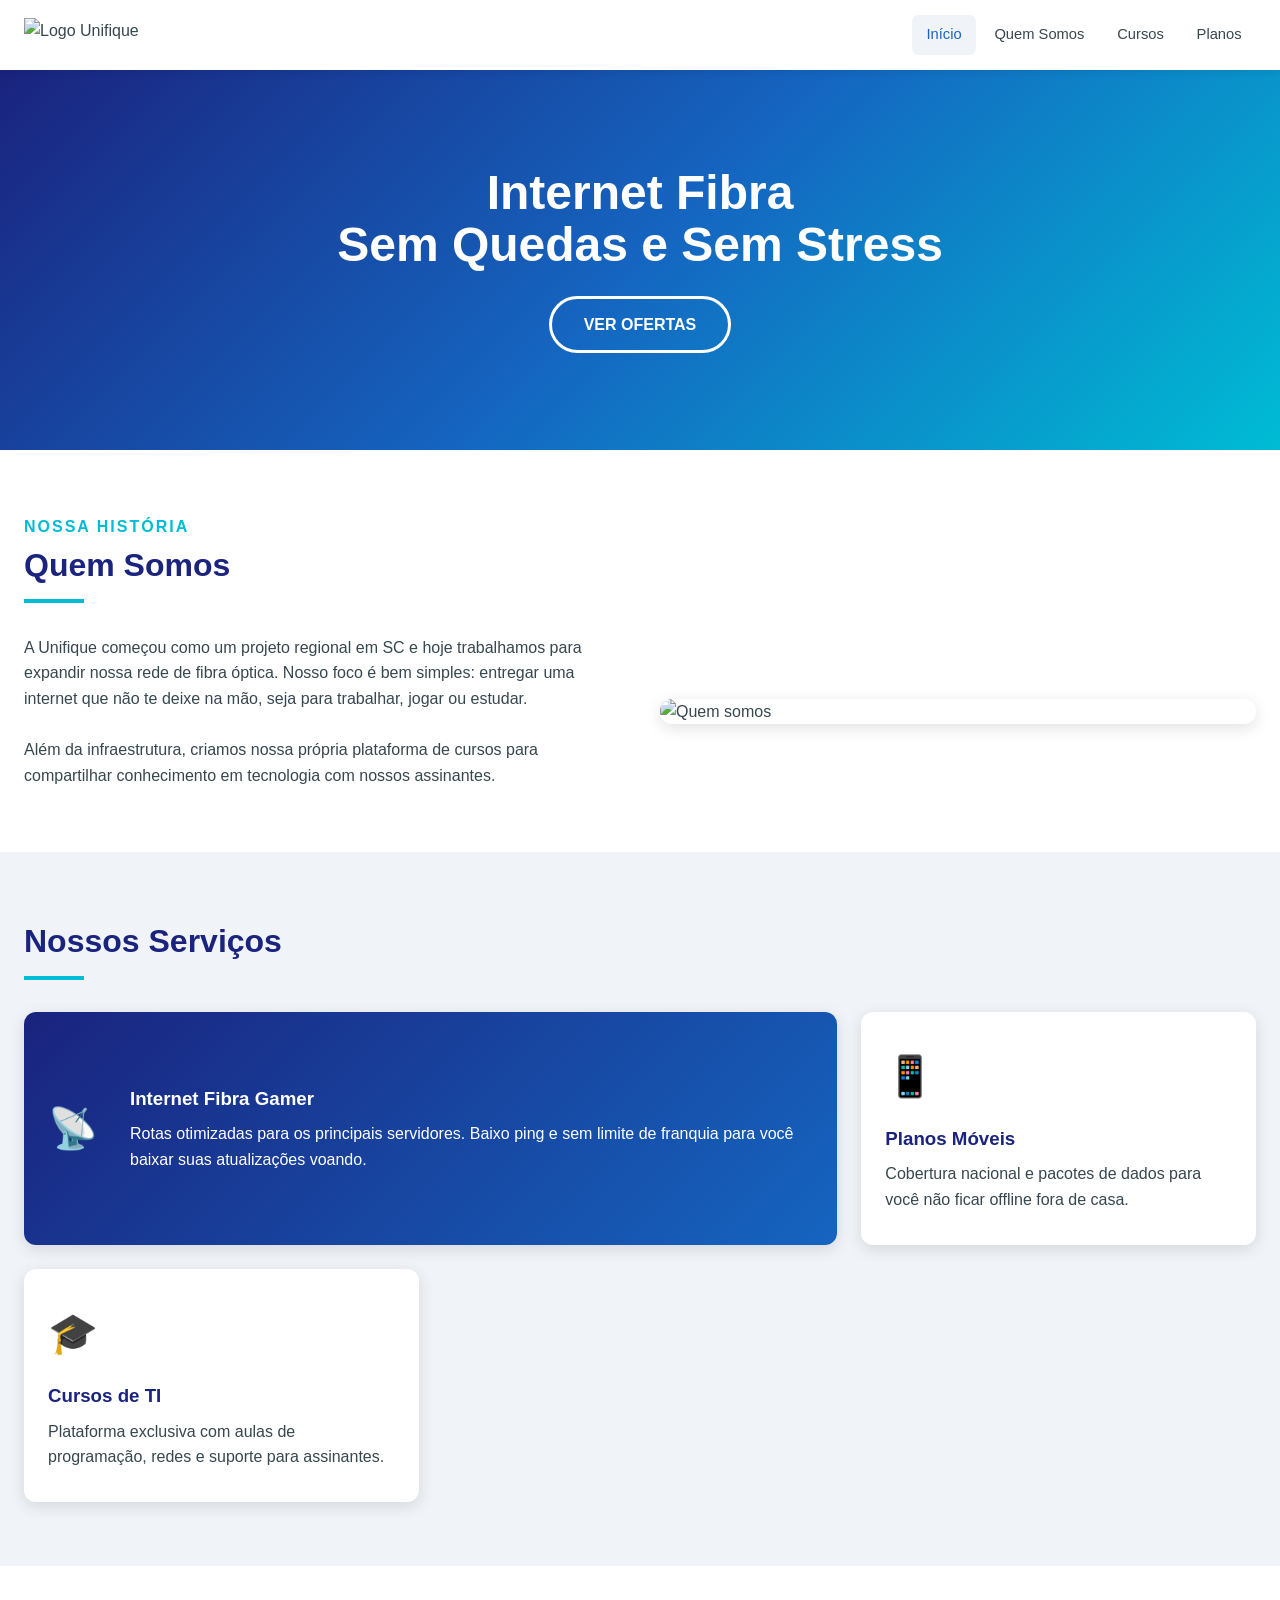
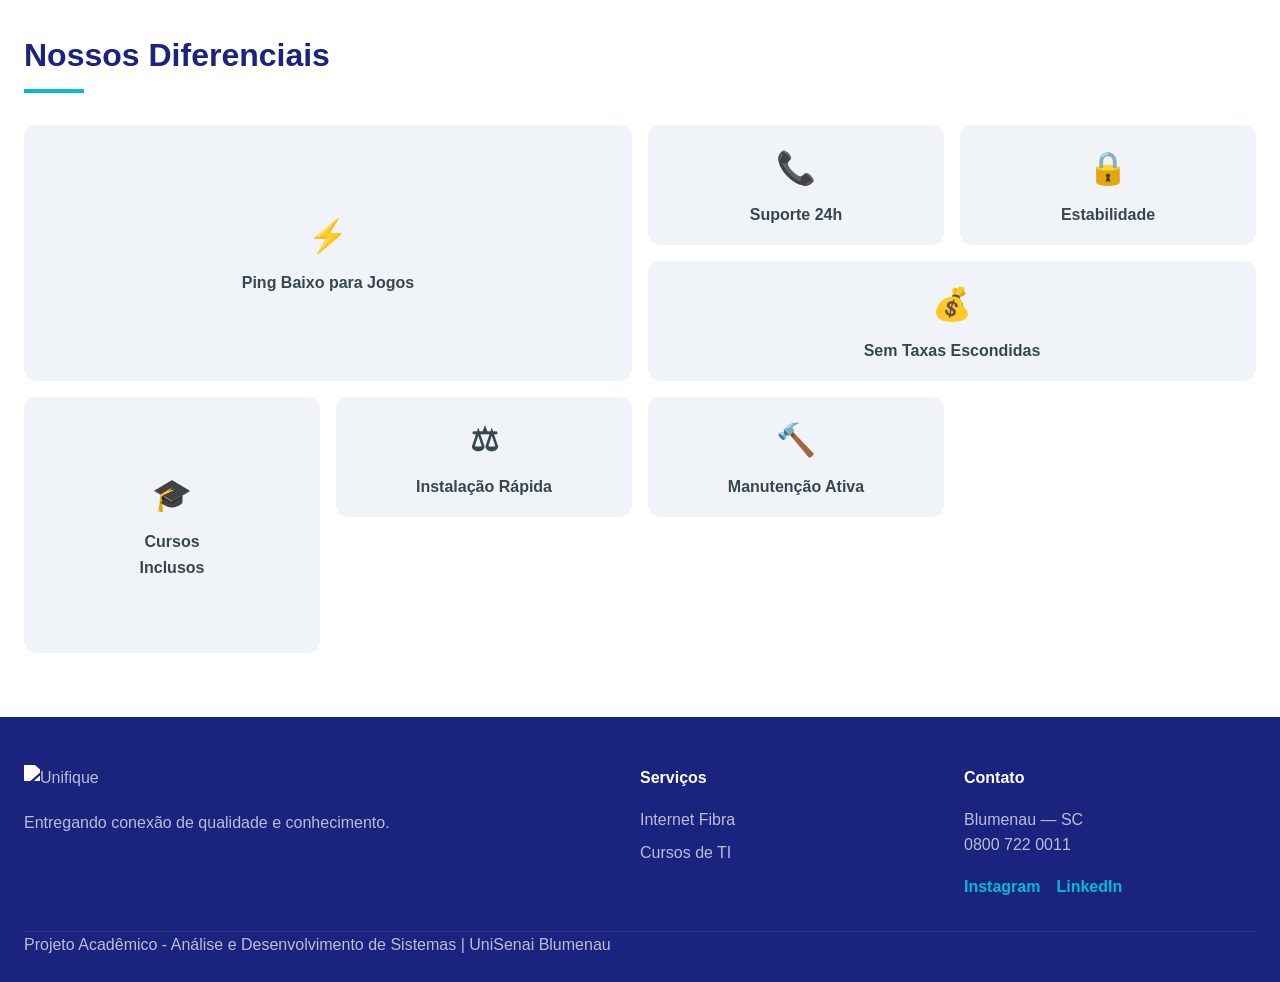
==== index.html @ 4384632e "first commit" ====
<!DOCTYPE html>
<html lang="pt-BR">
<head>
  <meta charset="UTF-8" />
  <meta name="viewport" content="width=device-width, initial-scale=1.0" />
  <title>Unifique — Internet Fibra</title>
  <link rel="stylesheet" href="style.css" />
</head>
<body>

<div class="site-wrapper">
  <header>
    <div class="header-inner">
      <a href="index.html" class="logo">
        <img src="imagens/logo.svg" alt="Logo Unifique" class="logo-img">
      </a>
      <nav>
        <ul class="nav-list">
          <li><a href="index.html" class="ativo">Início</a></li>
          <li><a href="#quem-somos">Quem Somos</a></li>
          <li><a href="cursos.html">Cursos</a></li>
          <li><a href="produto.html">Planos</a></li>
        </ul>
      </nav>
    </div>
  </header>

  <main>
    <section class="hero">
      <div class="hero-content">
        <h1>Internet Fibra<br>Sem Quedas e Sem Stress</h1>
        <a href="produto.html" class="btn-hero">VER OFERTAS</a>
      </div>
    </section>

    <section class="quem-somos" id="quem-somos">
      <div class="section-container">
        <p class="section-subtitle">Nossa história</p>
        <h2 class="section-title">Quem Somos</h2>
        <div class="section-divider"></div>

        <div class="quem-somos-grid">
          <div class="quem-texto">
            <p>A Unifique começou como um projeto regional em SC e hoje trabalhamos para expandir nossa rede de fibra óptica. Nosso foco é bem simples: entregar uma internet que não te deixe na mão, seja para trabalhar, jogar ou estudar.</p>
            <br>
            <p>Além da infraestrutura, criamos nossa própria plataforma de cursos para compartilhar conhecimento em tecnologia com nossos assinantes.</p>
          </div>
          <div class="quem-imagem">
            <img src="imagens/quem somos.png" alt="Quem somos">
          </div>
        </div>
      </div>
    </section>

    <section class="servicos" id="servicos">
      <div class="section-container">
        <h2 class="section-title">Nossos Serviços</h2>
        <div class="section-divider"></div>

        <div class="servicos-grid">
          <article class="servico-card premium">
            <div class="servico-icone">&#128225;</div>
            <div>
              <h3>Internet Fibra Gamer</h3>
              <p>Rotas otimizadas para os principais servidores. Baixo ping e sem limite de franquia para você baixar suas atualizações voando.</p>
            </div>
          </article>

          <article class="servico-card">
            <div class="servico-icone">&#128241;</div>
            <h3>Planos Móveis</h3>
            <p>Cobertura nacional e pacotes de dados para você não ficar offline fora de casa.</p>
          </article>

          <article class="servico-card">
            <div class="servico-icone">&#127891;</div>
            <h3>Cursos de TI</h3>
            <p>Plataforma exclusiva com aulas de programação, redes e suporte para assinantes.</p>
          </article>
        </div>
      </div>
    </section>

    <section class="diferenciais" id="diferenciais">
      <div class="section-container">
        <h2 class="section-title">Nossos Diferenciais</h2>
        <div class="section-divider"></div>

        <div class="diferenciais-grid">
          <div class="diferencial-item grande">
            <div class="icon">&#9889;</div>
            <span>Ping Baixo para Jogos</span>
          </div>
          <div class="diferencial-item">
            <div class="icon">&#128222;</div>
            <span>Suporte 24h</span>
          </div>
          <div class="diferencial-item largo">
            <div class="icon">&#128176;</div>
            <span>Sem Taxas Escondidas</span>
          </div>
          <div class="diferencial-item">
            <div class="icon">&#128274;</div>
            <span>Estabilidade</span>
          </div>
          <div class="diferencial-item alto">
            <div class="icon">&#127891;</div>
            <span>Cursos<br>Inclusos</span>
          </div>
          <div class="diferencial-item">
            <div class="icon">&#9878;</div>
            <span>Instalação Rápida</span>
          </div>
          <div class="diferencial-item">
            <div class="icon">&#128296;</div>
            <span>Manutenção Ativa</span>
          </div>
        </div>
      </div>
    </section>
  </main>

  <footer>
    <div class="footer-grid">
      <div class="footer-col">
        <img src="imagens/logo.svg" alt="Unifique" style="height: 30px; margin-bottom: 15px; filter: brightness(0) invert(1);">
        <p>Entregando conexão de qualidade e conhecimento.</p>
      </div>
      <div class="footer-col">
        <h4>Serviços</h4>
        <ul>
          <li><a href="produto.html">Internet Fibra</a></li>
          <li><a href="cursos.html">Cursos de TI</a></li>
        </ul>
      </div>
      <div class="footer-col">
        <h4>Contato</h4>
        <p>Blumenau — SC</p>
        <p>0800 722 0011</p>
        <div class="redes-sociais">
          <a href="#">Instagram</a>
          <a href="#">LinkedIn</a>
        </div>
      </div>
    </div>
    <div class="footer-bottom">
      <p>Projeto Acadêmico - Análise e Desenvolvimento de Sistemas | UniSenai Blumenau</p>
    </div>
  </footer>
</div>

</body>
</html>
---- style.css ----
/*Reset & Variáveis*/
*, *::before, *::after {
  box-sizing: border-box;
  margin: 0;
  padding: 0;
}

:root {
  --azul-escuro: #1a237e;
  --azul-medio: #1565c0;
  --azul-claro: #1e88e5;
  --ciano: #00bcd4;
  --branco: #ffffff;
  --cinza-claro: #f0f4f8;
  --cinza-medio: #b0bec5;
  --cinza-texto: #37474f;
  --sombra: 0 4px 16px rgba(0, 0, 0, 0.12);
  --radius: 12px;
  --transicao: 0.3s ease;
  --fonte-corpo: 'Segoe UI', 'Roboto', Arial, sans-serif;
}

html { scroll-behavior: smooth; }
body {
  font-family: var(--fonte-corpo);
  color: var(--cinza-texto);
  background: var(--branco);
  line-height: 1.6;
}
a { text-decoration: none; color: inherit; }
ul { list-style: none; }
img { max-width: 100%; display: block; }

/*Layout Principal*/
.site-wrapper {
  display: grid;
  grid-template-areas: "header" "main" "footer";
  grid-template-rows: auto 1fr auto;
  min-height: 100vh;
}

/*Header & Nav*/
header {
  grid-area: header;
  background: var(--branco);
  box-shadow: 0 2px 8px rgba(0, 0, 0, 0.08);
  position: sticky;
  top: 0;
  z-index: 100;
}

.header-inner {
  display: grid;
  grid-template-columns: auto 1fr;
  grid-template-areas: "logo nav";
  align-items: center;
  max-width: 1280px;
  margin: 0 auto;
  padding: 0 1.5rem;
  height: 70px;
  gap: 1rem;
}

.logo { grid-area: logo; display: flex; align-items: center; }

.logo-img {
  height: 35px;
  width: auto;
  object-fit: contain;
}

nav { grid-area: nav; }

.nav-list {
  display: grid;
  grid-auto-flow: column;
  grid-auto-columns: max-content;
  gap: 0.25rem;
  justify-content: end;
}

.nav-list li a {
  display: block;
  padding: 0.5rem 0.9rem;
  font-size: 0.92rem;
  font-weight: 500;
  border-radius: 6px;
  transition: all var(--transicao);
}

.nav-list li a:hover, .nav-list li a.ativo {
  background: var(--cinza-claro);
  color: var(--azul-medio);
}

/*Main & Hero*/
main { grid-area: main; }

.hero {
  background: linear-gradient(135deg, var(--azul-escuro) 0%, var(--azul-medio) 50%, var(--ciano) 100%);
  min-height: 380px;
  display: grid;
  place-items: center;
  text-align: center;
  padding: 3rem 1.5rem;
}

.hero-content h1 {
  color: var(--branco);
  font-size: clamp(2rem, 5vw, 3rem);
  font-weight: 800;
  margin-bottom: 1.5rem;
  line-height: 1.1;
}

.btn-hero {
  display: inline-block;
  border: 3px solid var(--branco);
  color: var(--branco);
  padding: 0.8rem 2rem;
  border-radius: 50px;
  font-weight: 700;
  text-transform: uppercase;
  transition: all var(--transicao);
}

.btn-hero:hover { background: var(--branco); color: var(--azul-escuro); }

/*Seções*/
.section-container { max-width: 1280px; margin: 0 auto; }
.section-title { font-size: 2rem; font-weight: 800; color: var(--azul-escuro); }
.section-subtitle { color: var(--ciano); font-weight: 600; text-transform: uppercase; letter-spacing: 2px; }
.section-divider { width: 60px; height: 4px; background: var(--ciano); margin: 0.5rem 0 2rem; }

/*Quem Somos*/
.quem-somos { padding: 4rem 1.5rem; background: var(--branco); }
.quem-somos-grid {
  display: grid;
  grid-template-columns: 1fr 1fr;
  gap: 2.5rem;
  align-items: center;
}
.quem-imagem img { border-radius: var(--radius); box-shadow: var(--sombra); }

/*Serviços*/
.servicos { padding: 4rem 1.5rem; background: var(--cinza-claro); }
.servicos-grid {
  display: grid;
  grid-template-columns: repeat(3, 1fr);
  gap: 1.5rem;
}
.servico-card {
  background: var(--branco);
  border-radius: var(--radius);
  padding: 2rem 1.5rem;
  box-shadow: var(--sombra);
  transition: transform var(--transicao);
}
.servico-card:hover { transform: translateY(-5px); }
.servico-card h3 { color: var(--azul-escuro); margin: 1rem 0 0.5rem; }
.servico-icone { font-size: 2.5rem; }

.servico-card.premium {
  grid-column: span 2;
  background: linear-gradient(135deg, var(--azul-escuro), var(--azul-medio));
  color: var(--branco);
  display: flex;
  align-items: center;
  gap: 2rem;
}
.servico-card.premium h3 { color: var(--branco); margin-top: 0; }

/*Diferenciais*/
.diferenciais { padding: 4rem 1.5rem; background: var(--branco); }
.diferenciais-grid {
  display: grid;
  grid-template-columns: repeat(4, 1fr);
  grid-auto-rows: 120px;
  grid-auto-flow: dense;
  gap: 1rem;
}
.diferencial-item {
  background: var(--cinza-claro);
  border-radius: var(--radius);
  display: flex;
  flex-direction: column;
  align-items: center;
  justify-content: center;
  gap: 0.5rem;
  font-weight: 600;
  text-align: center;
  transition: all var(--transicao);
}
.diferencial-item:hover { background: var(--ciano); color: var(--branco); }
.diferencial-item .icon { font-size: 2rem; }

.diferencial-item.largo { grid-column: span 2; }
.diferencial-item.alto { grid-row: span 2; }
.diferencial-item.grande { grid-column: span 2; grid-row: span 2; }

/*Cursos*/
.cursos-hero {
  background: linear-gradient(135deg, var(--azul-escuro), var(--ciano));
  padding: 3rem 1.5rem;
  text-align: center;
  color: var(--branco);
}
.cursos-lista { padding: 4rem 1.5rem; background: var(--cinza-claro); }
.cursos-grid {
  display: grid;
  grid-template-columns: repeat(3, 1fr);
  gap: 1.5rem;
}
.curso-card {
  background: var(--branco);
  border-radius: var(--radius);
  overflow: hidden;
  box-shadow: var(--sombra);
}
.curso-card-img { height: 180px; position: relative; }
.curso-card-img img { width: 100%; height: 100%; object-fit: cover; }
.curso-badge {
  position: absolute; top: 10px; right: 10px;
  background: var(--ciano); color: var(--azul-escuro);
  font-size: 0.75rem; font-weight: bold; padding: 0.2rem 0.6rem;
  border-radius: 20px; text-transform: uppercase;
}
.curso-card-body { padding: 1.5rem; }
.curso-card-body h3 { color: var(--azul-escuro); margin-bottom: 0.5rem; }
.btn-comprar {
  display: inline-block; margin-top: 1rem;
  background: var(--azul-medio); color: var(--branco);
  padding: 0.5rem 1rem; border-radius: 6px; font-weight: bold;
}

/*Produto Interno*/
.produto-apresentacao { padding: 4rem 1.5rem; background: var(--branco); }
.produto-grid { display: grid; grid-template-columns: 1fr 1fr; gap: 3rem; align-items: center; }
.produto-grid img { border-radius: var(--radius); box-shadow: var(--sombra); }
.specs-grid { display: grid; grid-template-columns: 1fr 1fr; gap: 1rem; margin-top: 1.5rem; }
.spec-item { display: flex; align-items: center; gap: 1rem; background: var(--cinza-claro); padding: 1rem; border-radius: 8px;}

/*BENEFÍCIOS*/
.produto-beneficios { padding: 4rem 1.5rem; background: var(--cinza-claro); }
.beneficios-grid {
  display: grid;
  grid-template-columns: repeat(3, 1fr);
  gap: 1.5rem;
}

/*FOTOS E NOTAS*/
.produto-depoimentos { padding: 4rem 1.5rem; background: var(--branco); }
.depoimentos-grid { display: grid; grid-template-columns: repeat(3, 1fr); gap: 1.5rem; }
.depoimento-card { 
  background: var(--cinza-claro); 
  padding: 1.5rem; 
  border-radius: var(--radius); 
  box-shadow: var(--sombra);
  display: flex;
  flex-direction: column;
}
.depoimento-nota { color: #f39c12; margin-bottom: 0.5rem; font-size: 1.2rem; }
.depoimento-texto { flex-grow: 1; font-style: italic; margin-bottom: 1rem; }
.depoimento-autor-box {
  display: flex;
  align-items: center;
  gap: 1rem;
  margin-top: auto;
}
.depoimento-foto {
  width: 45px;
  height: 45px;
  border-radius: 50%;
  object-fit: cover;
}
.depoimento-nome { color: var(--azul-escuro); }

.produto-cta { padding: 4rem 1.5rem; background: var(--azul-escuro); text-align: center; color: var(--branco); }
.btn-cta { display: inline-block; background: var(--ciano); color: var(--azul-escuro); padding: 1rem 2rem; border-radius: 50px; font-weight: bold; margin-top: 1.5rem; }

/*Footer*/
footer { grid-area: footer; background: var(--azul-escuro); color: rgba(255,255,255,0.7); padding: 3rem 1.5rem 1.5rem; }
.footer-grid { display: grid; grid-template-columns: 2fr 1fr 1fr; gap: 2rem; max-width: 1280px; margin: 0 auto; padding-bottom: 2rem; border-bottom: 1px solid rgba(255,255,255,0.1); }
.footer-col h4 { color: var(--branco); margin-bottom: 1rem; }
.footer-col ul li { margin-bottom: 0.5rem; }

/* REDES SOCIAIS */
.redes-sociais {
  display: flex;
  gap: 1rem;
  margin-top: 1rem;
}
.redes-sociais a {
  display: inline-block;
  color: var(--ciano);
  font-weight: bold;
}
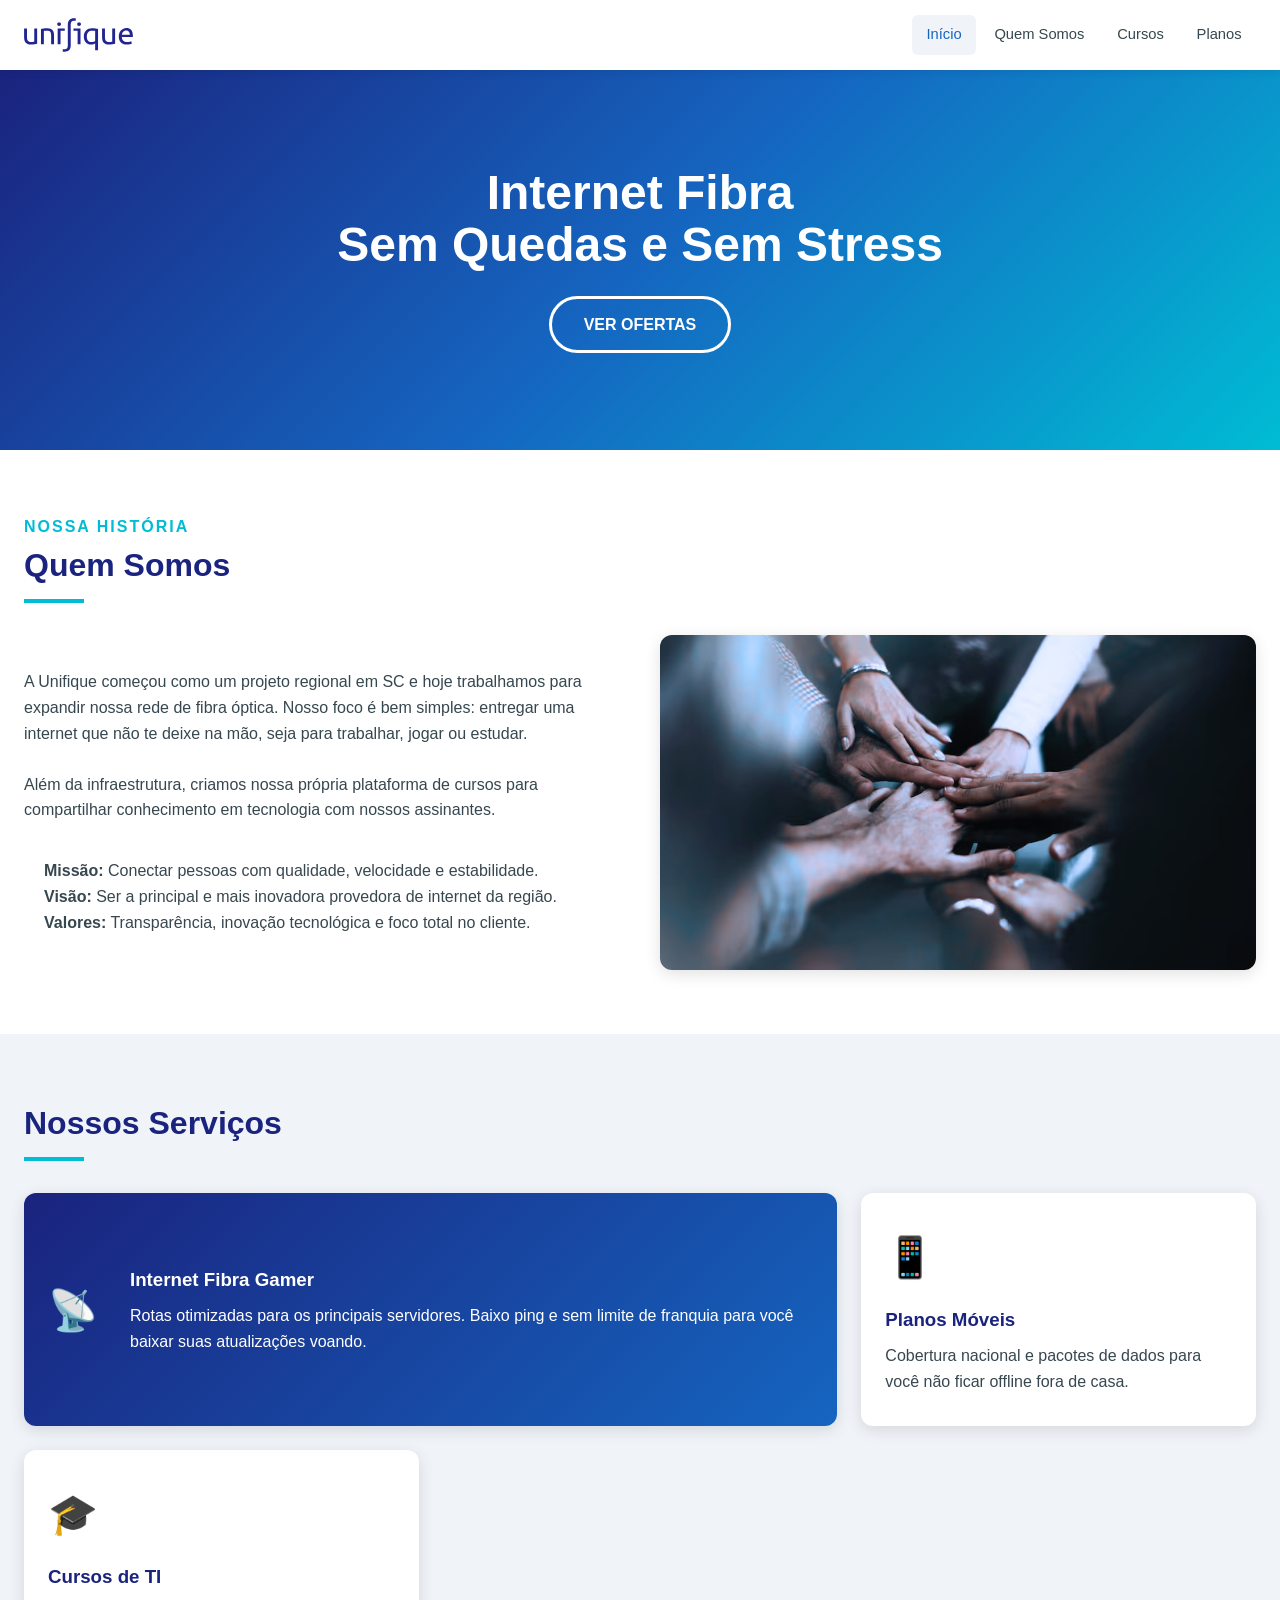
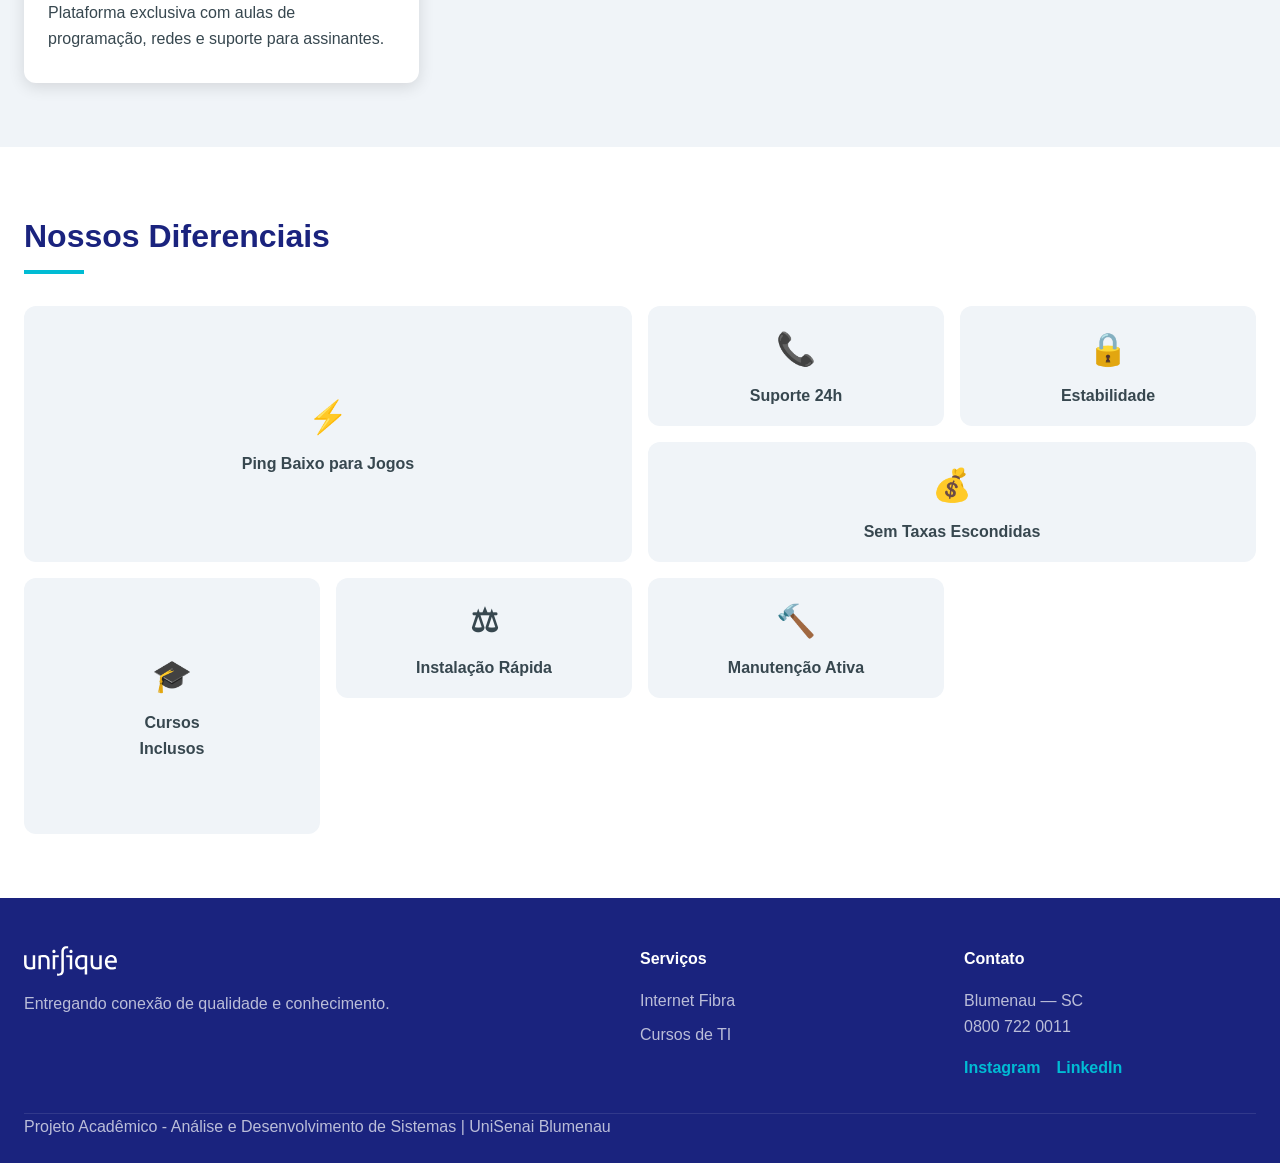
==== commit 457e9507: "adicionando missão/visão/valores" ====
--- a/index.html
+++ b/index.html
@@ -44,6 +44,12 @@
             <p>A Unifique começou como um projeto regional em SC e hoje trabalhamos para expandir nossa rede de fibra óptica. Nosso foco é bem simples: entregar uma internet que não te deixe na mão, seja para trabalhar, jogar ou estudar.</p>
             <br>
             <p>Além da infraestrutura, criamos nossa própria plataforma de cursos para compartilhar conhecimento em tecnologia com nossos assinantes.</p>
+            <br>
+            <ul style="margin-left: 20px; padding-top: 10px;">
+              <li><strong>Missão:</strong> Conectar pessoas com qualidade, velocidade e estabilidade.</li>
+              <li><strong>Visão:</strong> Ser a principal e mais inovadora provedora de internet da região.</li>
+              <li><strong>Valores:</strong> Transparência, inovação tecnológica e foco total no cliente.</li>
+            </ul>
           </div>
           <div class="quem-imagem">
             <img src="imagens/quem somos.png" alt="Quem somos">
--- a/style.css
+++ b/style.css
@@ -1,5 +1,7 @@
 /*Reset & Variáveis*/
-*, *::before, *::after {
+*,
+*::before,
+*::after {
   box-sizing: border-box;
   margin: 0;
   padding: 0;
@@ -20,16 +22,30 @@
   --fonte-corpo: 'Segoe UI', 'Roboto', Arial, sans-serif;
 }
 
-html { scroll-behavior: smooth; }
+html {
+  scroll-behavior: smooth;
+}
+
 body {
   font-family: var(--fonte-corpo);
   color: var(--cinza-texto);
   background: var(--branco);
   line-height: 1.6;
 }
-a { text-decoration: none; color: inherit; }
-ul { list-style: none; }
-img { max-width: 100%; display: block; }
+
+a {
+  text-decoration: none;
+  color: inherit;
+}
+
+ul {
+  list-style: none;
+}
+
+img {
+  max-width: 100%;
+  display: block;
+}
 
 /*Layout Principal*/
 .site-wrapper {
@@ -61,7 +77,11 @@
   gap: 1rem;
 }
 
-.logo { grid-area: logo; display: flex; align-items: center; }
+.logo {
+  grid-area: logo;
+  display: flex;
+  align-items: center;
+}
 
 .logo-img {
   height: 35px;
@@ -69,7 +89,9 @@
   object-fit: contain;
 }
 
-nav { grid-area: nav; }
+nav {
+  grid-area: nav;
+}
 
 .nav-list {
   display: grid;
@@ -88,13 +110,16 @@
   transition: all var(--transicao);
 }
 
-.nav-list li a:hover, .nav-list li a.ativo {
+.nav-list li a:hover,
+.nav-list li a.ativo {
   background: var(--cinza-claro);
   color: var(--azul-medio);
 }
 
 /*Main & Hero*/
-main { grid-area: main; }
+main {
+  grid-area: main;
+}
 
 .hero {
   background: linear-gradient(135deg, var(--azul-escuro) 0%, var(--azul-medio) 50%, var(--ciano) 100%);
@@ -124,31 +149,67 @@
   transition: all var(--transicao);
 }
 
-.btn-hero:hover { background: var(--branco); color: var(--azul-escuro); }
+.btn-hero:hover {
+  background: var(--branco);
+  color: var(--azul-escuro);
+}
 
 /*Seções*/
-.section-container { max-width: 1280px; margin: 0 auto; }
-.section-title { font-size: 2rem; font-weight: 800; color: var(--azul-escuro); }
-.section-subtitle { color: var(--ciano); font-weight: 600; text-transform: uppercase; letter-spacing: 2px; }
-.section-divider { width: 60px; height: 4px; background: var(--ciano); margin: 0.5rem 0 2rem; }
+.section-container {
+  max-width: 1280px;
+  margin: 0 auto;
+}
+
+.section-title {
+  font-size: 2rem;
+  font-weight: 800;
+  color: var(--azul-escuro);
+}
+
+.section-subtitle {
+  color: var(--ciano);
+  font-weight: 600;
+  text-transform: uppercase;
+  letter-spacing: 2px;
+}
+
+.section-divider {
+  width: 60px;
+  height: 4px;
+  background: var(--ciano);
+  margin: 0.5rem 0 2rem;
+}
 
 /*Quem Somos*/
-.quem-somos { padding: 4rem 1.5rem; background: var(--branco); }
+.quem-somos {
+  padding: 4rem 1.5rem;
+  background: var(--branco);
+}
+
 .quem-somos-grid {
   display: grid;
   grid-template-columns: 1fr 1fr;
   gap: 2.5rem;
   align-items: center;
 }
-.quem-imagem img { border-radius: var(--radius); box-shadow: var(--sombra); }
+
+.quem-imagem img {
+  border-radius: var(--radius);
+  box-shadow: var(--sombra);
+}
 
 /*Serviços*/
-.servicos { padding: 4rem 1.5rem; background: var(--cinza-claro); }
+.servicos {
+  padding: 4rem 1.5rem;
+  background: var(--cinza-claro);
+}
+
 .servicos-grid {
   display: grid;
   grid-template-columns: repeat(3, 1fr);
   gap: 1.5rem;
 }
+
 .servico-card {
   background: var(--branco);
   border-radius: var(--radius);
@@ -156,9 +217,19 @@
   box-shadow: var(--sombra);
   transition: transform var(--transicao);
 }
-.servico-card:hover { transform: translateY(-5px); }
-.servico-card h3 { color: var(--azul-escuro); margin: 1rem 0 0.5rem; }
-.servico-icone { font-size: 2.5rem; }
+
+.servico-card:hover {
+  transform: translateY(-5px);
+}
+
+.servico-card h3 {
+  color: var(--azul-escuro);
+  margin: 1rem 0 0.5rem;
+}
+
+.servico-icone {
+  font-size: 2.5rem;
+}
 
 .servico-card.premium {
   grid-column: span 2;
@@ -168,10 +239,18 @@
   align-items: center;
   gap: 2rem;
 }
-.servico-card.premium h3 { color: var(--branco); margin-top: 0; }
+
+.servico-card.premium h3 {
+  color: var(--branco);
+  margin-top: 0;
+}
 
 /*Diferenciais*/
-.diferenciais { padding: 4rem 1.5rem; background: var(--branco); }
+.diferenciais {
+  padding: 4rem 1.5rem;
+  background: var(--branco);
+}
+
 .diferenciais-grid {
   display: grid;
   grid-template-columns: repeat(4, 1fr);
@@ -179,6 +258,7 @@
   grid-auto-flow: dense;
   gap: 1rem;
 }
+
 .diferencial-item {
   background: var(--cinza-claro);
   border-radius: var(--radius);
@@ -191,12 +271,28 @@
   text-align: center;
   transition: all var(--transicao);
 }
-.diferencial-item:hover { background: var(--ciano); color: var(--branco); }
-.diferencial-item .icon { font-size: 2rem; }
-
-.diferencial-item.largo { grid-column: span 2; }
-.diferencial-item.alto { grid-row: span 2; }
-.diferencial-item.grande { grid-column: span 2; grid-row: span 2; }
+
+.diferencial-item:hover {
+  background: var(--ciano);
+  color: var(--branco);
+}
+
+.diferencial-item .icon {
+  font-size: 2rem;
+}
+
+.diferencial-item.largo {
+  grid-column: span 2;
+}
+
+.diferencial-item.alto {
+  grid-row: span 2;
+}
+
+.diferencial-item.grande {
+  grid-column: span 2;
+  grid-row: span 2;
+}
 
 /*Cursos*/
 .cursos-hero {
@@ -205,43 +301,108 @@
   text-align: center;
   color: var(--branco);
 }
-.cursos-lista { padding: 4rem 1.5rem; background: var(--cinza-claro); }
+
+.cursos-lista {
+  padding: 4rem 1.5rem;
+  background: var(--cinza-claro);
+}
+
 .cursos-grid {
   display: grid;
   grid-template-columns: repeat(3, 1fr);
   gap: 1.5rem;
 }
+
 .curso-card {
   background: var(--branco);
   border-radius: var(--radius);
   overflow: hidden;
   box-shadow: var(--sombra);
 }
-.curso-card-img { height: 180px; position: relative; }
-.curso-card-img img { width: 100%; height: 100%; object-fit: cover; }
+
+.curso-card-img {
+  height: 180px;
+  position: relative;
+}
+
+.curso-card-img img {
+  width: 100%;
+  height: 100%;
+  object-fit: cover;
+}
+
 .curso-badge {
-  position: absolute; top: 10px; right: 10px;
-  background: var(--ciano); color: var(--azul-escuro);
-  font-size: 0.75rem; font-weight: bold; padding: 0.2rem 0.6rem;
-  border-radius: 20px; text-transform: uppercase;
-}
-.curso-card-body { padding: 1.5rem; }
-.curso-card-body h3 { color: var(--azul-escuro); margin-bottom: 0.5rem; }
+  position: absolute;
+  top: 10px;
+  right: 10px;
+  background: var(--ciano);
+  color: var(--azul-escuro);
+  font-size: 0.75rem;
+  font-weight: bold;
+  padding: 0.2rem 0.6rem;
+  border-radius: 20px;
+  text-transform: uppercase;
+}
+
+.curso-card-body {
+  padding: 1.5rem;
+}
+
+.curso-card-body h3 {
+  color: var(--azul-escuro);
+  margin-bottom: 0.5rem;
+}
+
 .btn-comprar {
-  display: inline-block; margin-top: 1rem;
-  background: var(--azul-medio); color: var(--branco);
-  padding: 0.5rem 1rem; border-radius: 6px; font-weight: bold;
+  display: inline-block;
+  margin-top: 1rem;
+  background: var(--azul-medio);
+  color: var(--branco);
+  padding: 0.5rem 1rem;
+  border-radius: 6px;
+  font-weight: bold;
 }
 
 /*Produto Interno*/
-.produto-apresentacao { padding: 4rem 1.5rem; background: var(--branco); }
-.produto-grid { display: grid; grid-template-columns: 1fr 1fr; gap: 3rem; align-items: center; }
-.produto-grid img { border-radius: var(--radius); box-shadow: var(--sombra); }
-.specs-grid { display: grid; grid-template-columns: 1fr 1fr; gap: 1rem; margin-top: 1.5rem; }
-.spec-item { display: flex; align-items: center; gap: 1rem; background: var(--cinza-claro); padding: 1rem; border-radius: 8px;}
+.produto-apresentacao {
+  padding: 4rem 1.5rem;
+  background: var(--branco);
+}
+
+.produto-grid {
+  display: grid;
+  grid-template-columns: 1fr 1fr;
+  gap: 3rem;
+  align-items: center;
+}
+
+.produto-grid img {
+  border-radius: var(--radius);
+  box-shadow: var(--sombra);
+}
+
+.specs-grid {
+  display: grid;
+  grid-template-columns: 1fr 1fr;
+  gap: 1rem;
+  margin-top: 1.5rem;
+}
+
+.spec-item {
+  display: flex;
+  align-items: center;
+  gap: 1rem;
+  background: var(--cinza-claro);
+  padding: 1rem;
+  border-radius: 8px;
+}
 
 /*BENEFÍCIOS*/
-.produto-beneficios { padding: 4rem 1.5rem; background: var(--cinza-claro); }
+.produto-beneficios {
+  padding: 4rem 1.5rem;
+  background: var(--cinza-claro);
+}
+
 .beneficios-grid {
   display: grid;
   grid-template-columns: repeat(3, 1fr);
@@ -249,49 +410,195 @@
 }
 
 /*FOTOS E NOTAS*/
-.produto-depoimentos { padding: 4rem 1.5rem; background: var(--branco); }
-.depoimentos-grid { display: grid; grid-template-columns: repeat(3, 1fr); gap: 1.5rem; }
-.depoimento-card { 
-  background: var(--cinza-claro); 
-  padding: 1.5rem; 
-  border-radius: var(--radius); 
+.produto-depoimentos {
+  padding: 4rem 1.5rem;
+  background: var(--branco);
+}
+
+.depoimentos-grid {
+  display: grid;
+  grid-template-columns: repeat(3, 1fr);
+  gap: 1.5rem;
+}
+
+.depoimento-card {
+  background: var(--cinza-claro);
+  padding: 1.5rem;
+  border-radius: var(--radius);
   box-shadow: var(--sombra);
   display: flex;
   flex-direction: column;
 }
-.depoimento-nota { color: #f39c12; margin-bottom: 0.5rem; font-size: 1.2rem; }
-.depoimento-texto { flex-grow: 1; font-style: italic; margin-bottom: 1rem; }
+
+.depoimento-nota {
+  color: #f39c12;
+  margin-bottom: 0.5rem;
+  font-size: 1.2rem;
+}
+
+.depoimento-texto {
+  flex-grow: 1;
+  font-style: italic;
+  margin-bottom: 1rem;
+}
+
 .depoimento-autor-box {
   display: flex;
   align-items: center;
   gap: 1rem;
   margin-top: auto;
 }
+
 .depoimento-foto {
   width: 45px;
   height: 45px;
   border-radius: 50%;
   object-fit: cover;
 }
-.depoimento-nome { color: var(--azul-escuro); }
-
-.produto-cta { padding: 4rem 1.5rem; background: var(--azul-escuro); text-align: center; color: var(--branco); }
-.btn-cta { display: inline-block; background: var(--ciano); color: var(--azul-escuro); padding: 1rem 2rem; border-radius: 50px; font-weight: bold; margin-top: 1.5rem; }
+
+.depoimento-nome {
+  color: var(--azul-escuro);
+}
+
+.produto-cta {
+  padding: 4rem 1.5rem;
+  background: var(--azul-escuro);
+  text-align: center;
+  color: var(--branco);
+}
+
+.btn-cta {
+  display: inline-block;
+  background: var(--ciano);
+  color: var(--azul-escuro);
+  padding: 1rem 2rem;
+  border-radius: 50px;
+  font-weight: bold;
+  margin-top: 1.5rem;
+}
 
 /*Footer*/
-footer { grid-area: footer; background: var(--azul-escuro); color: rgba(255,255,255,0.7); padding: 3rem 1.5rem 1.5rem; }
-.footer-grid { display: grid; grid-template-columns: 2fr 1fr 1fr; gap: 2rem; max-width: 1280px; margin: 0 auto; padding-bottom: 2rem; border-bottom: 1px solid rgba(255,255,255,0.1); }
-.footer-col h4 { color: var(--branco); margin-bottom: 1rem; }
-.footer-col ul li { margin-bottom: 0.5rem; }
-
-/* REDES SOCIAIS */
+footer {
+  grid-area: footer;
+  background: var(--azul-escuro);
+  color: rgba(255, 255, 255, 0.7);
+  padding: 3rem 1.5rem 1.5rem;
+}
+
+.footer-grid {
+  display: grid;
+  grid-template-columns: 2fr 1fr 1fr;
+  gap: 2rem;
+  max-width: 1280px;
+  margin: 0 auto;
+  padding-bottom: 2rem;
+  border-bottom: 1px solid rgba(255, 255, 255, 0.1);
+}
+
+.footer-col h4 {
+  color: var(--branco);
+  margin-bottom: 1rem;
+}
+
+.footer-col ul li {
+  margin-bottom: 0.5rem;
+}
+
+/*REDES SOCIAIS*/
 .redes-sociais {
   display: flex;
   gap: 1rem;
   margin-top: 1rem;
 }
+
 .redes-sociais a {
   display: inline-block;
   color: var(--ciano);
   font-weight: bold;
+}
+
+
+/* Tablets*/
+@media (max-width: 992px) {
+
+  .servicos-grid,
+  .cursos-grid,
+  .beneficios-grid,
+  .depoimentos-grid {
+    grid-template-columns: repeat(2, 1fr);
+  }
+
+  .servico-card.premium {
+    grid-column: span 2;
+  }
+
+
+  .diferenciais-grid {
+    grid-template-columns: repeat(2, 1fr);
+  }
+
+  .footer-grid {
+    grid-template-columns: 1fr 1fr;
+  }
+}
+
+/* Celulares */
+@media (max-width: 768px) {
+  .header-inner {
+    grid-template-columns: 1fr;
+    grid-template-areas: "logo" "nav";
+    height: auto;
+    padding: 1rem;
+    justify-items: center;
+    gap: 1rem;
+  }
+
+  .nav-list {
+    flex-wrap: wrap;
+    justify-content: center;
+  }
+
+  .quem-somos-grid,
+  .produto-grid {
+    grid-template-columns: 1fr;
+    gap: 2rem;
+  }
+
+  .servicos-grid,
+  .cursos-grid,
+  .beneficios-grid,
+  .depoimentos-grid,
+  .specs-grid,
+  .diferenciais-grid {
+    grid-template-columns: 1fr;
+  }
+
+  .servico-card.premium {
+    grid-column: span 1;
+    flex-direction: column;
+    text-align: center;
+    gap: 1rem;
+  }
+
+  .diferencial-item.largo,
+  .diferencial-item.grande,
+  .diferencial-item.alto {
+    grid-column: span 1;
+    grid-row: span 1;
+  }
+
+  .footer-grid {
+    grid-template-columns: 1fr;
+    text-align: center;
+    gap: 2rem;
+  }
+
+  .redes-sociais {
+    justify-content: center;
+  }
+
+
+  .hero-content h1 {
+    font-size: 2rem;
+  }
 }
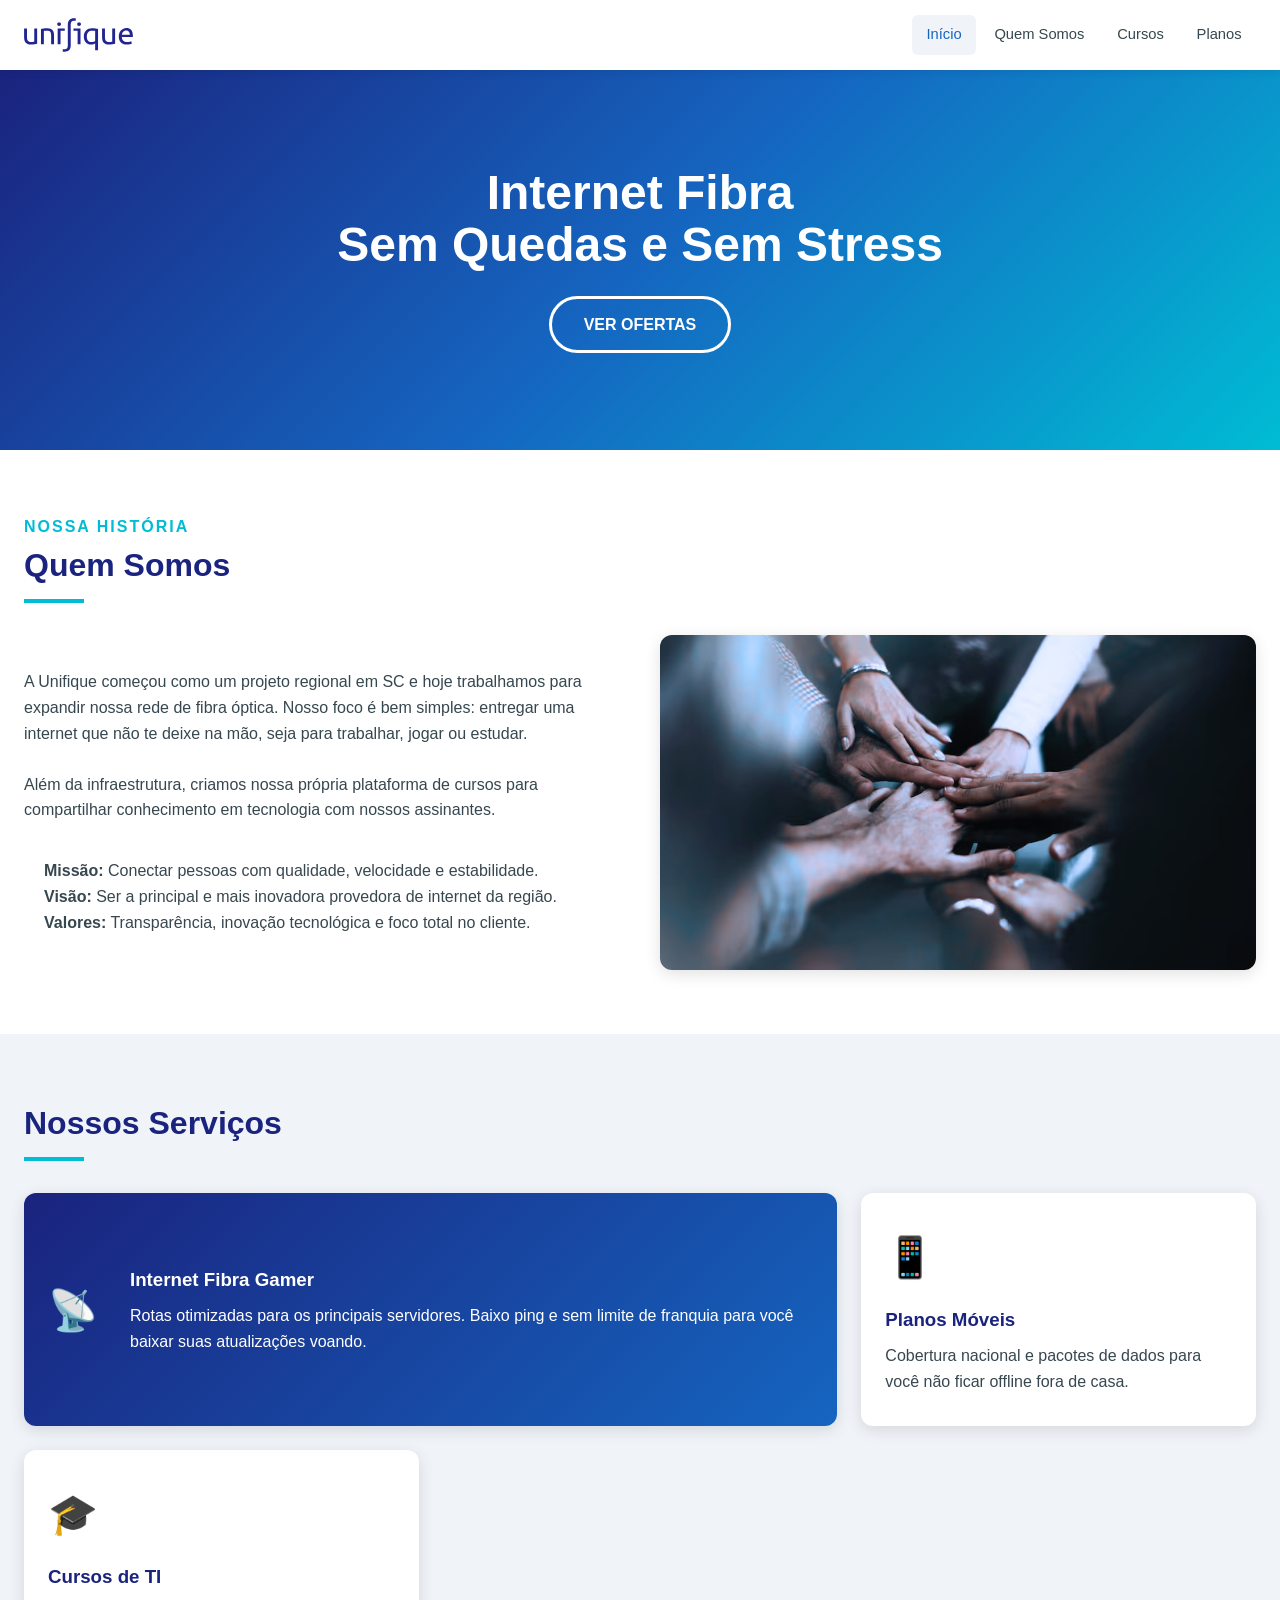
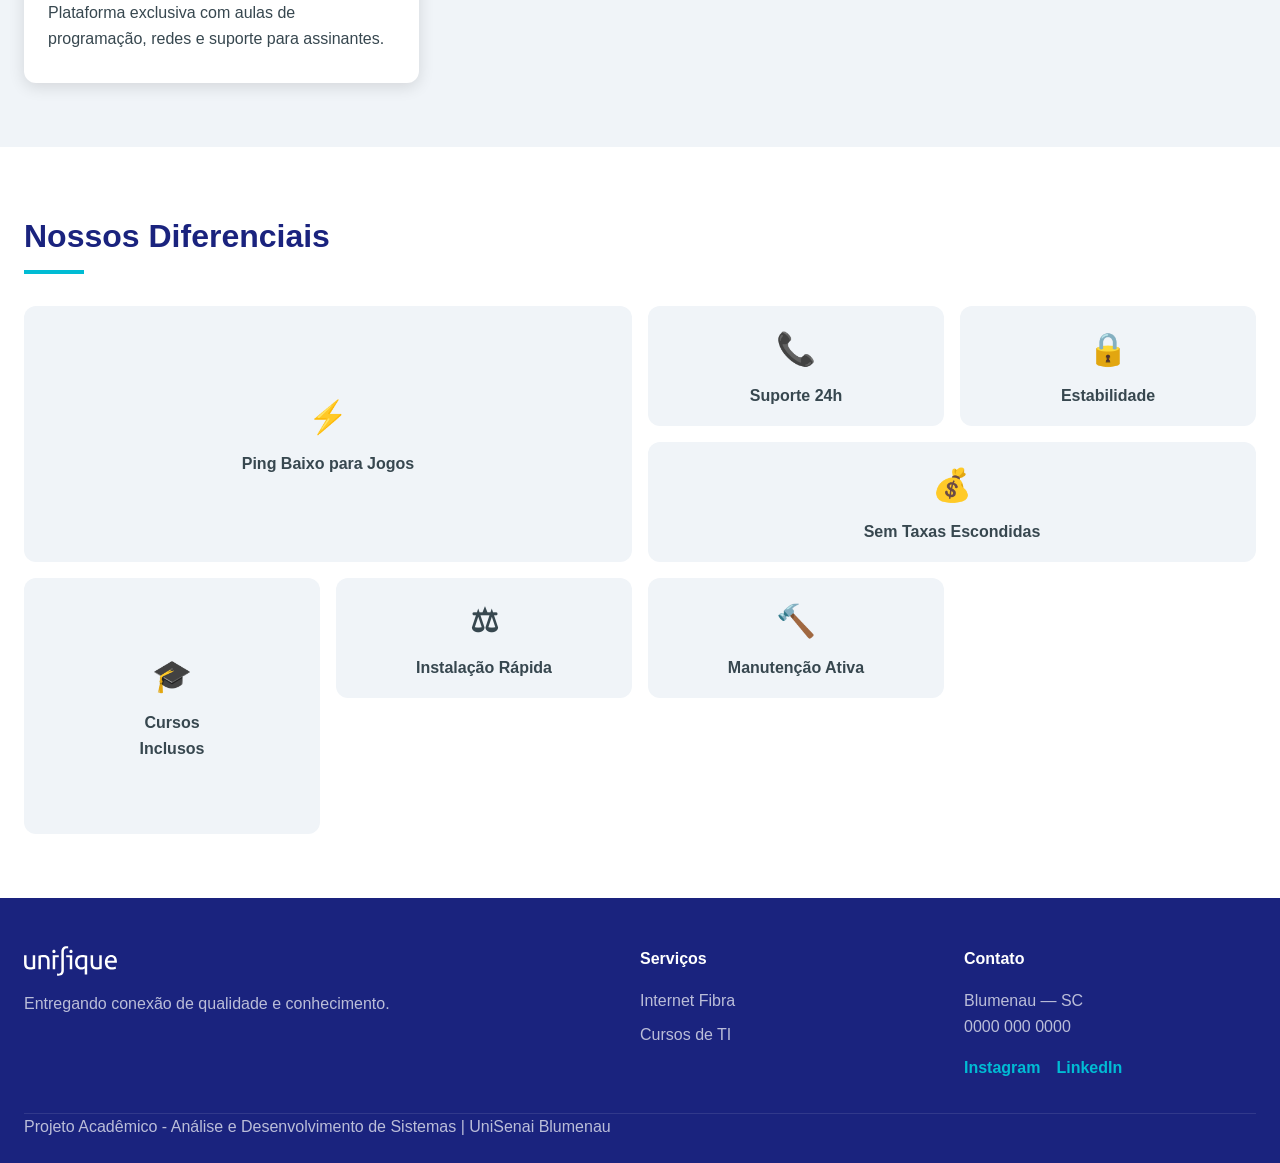
==== commit 2a4002e9: "mudando número de contato" ====
--- a/index.html
+++ b/index.html
@@ -142,7 +142,7 @@
       <div class="footer-col">
         <h4>Contato</h4>
         <p>Blumenau — SC</p>
-        <p>0800 722 0011</p>
+        <p>0000 000 0000</p>
         <div class="redes-sociais">
           <a href="#">Instagram</a>
           <a href="#">LinkedIn</a>
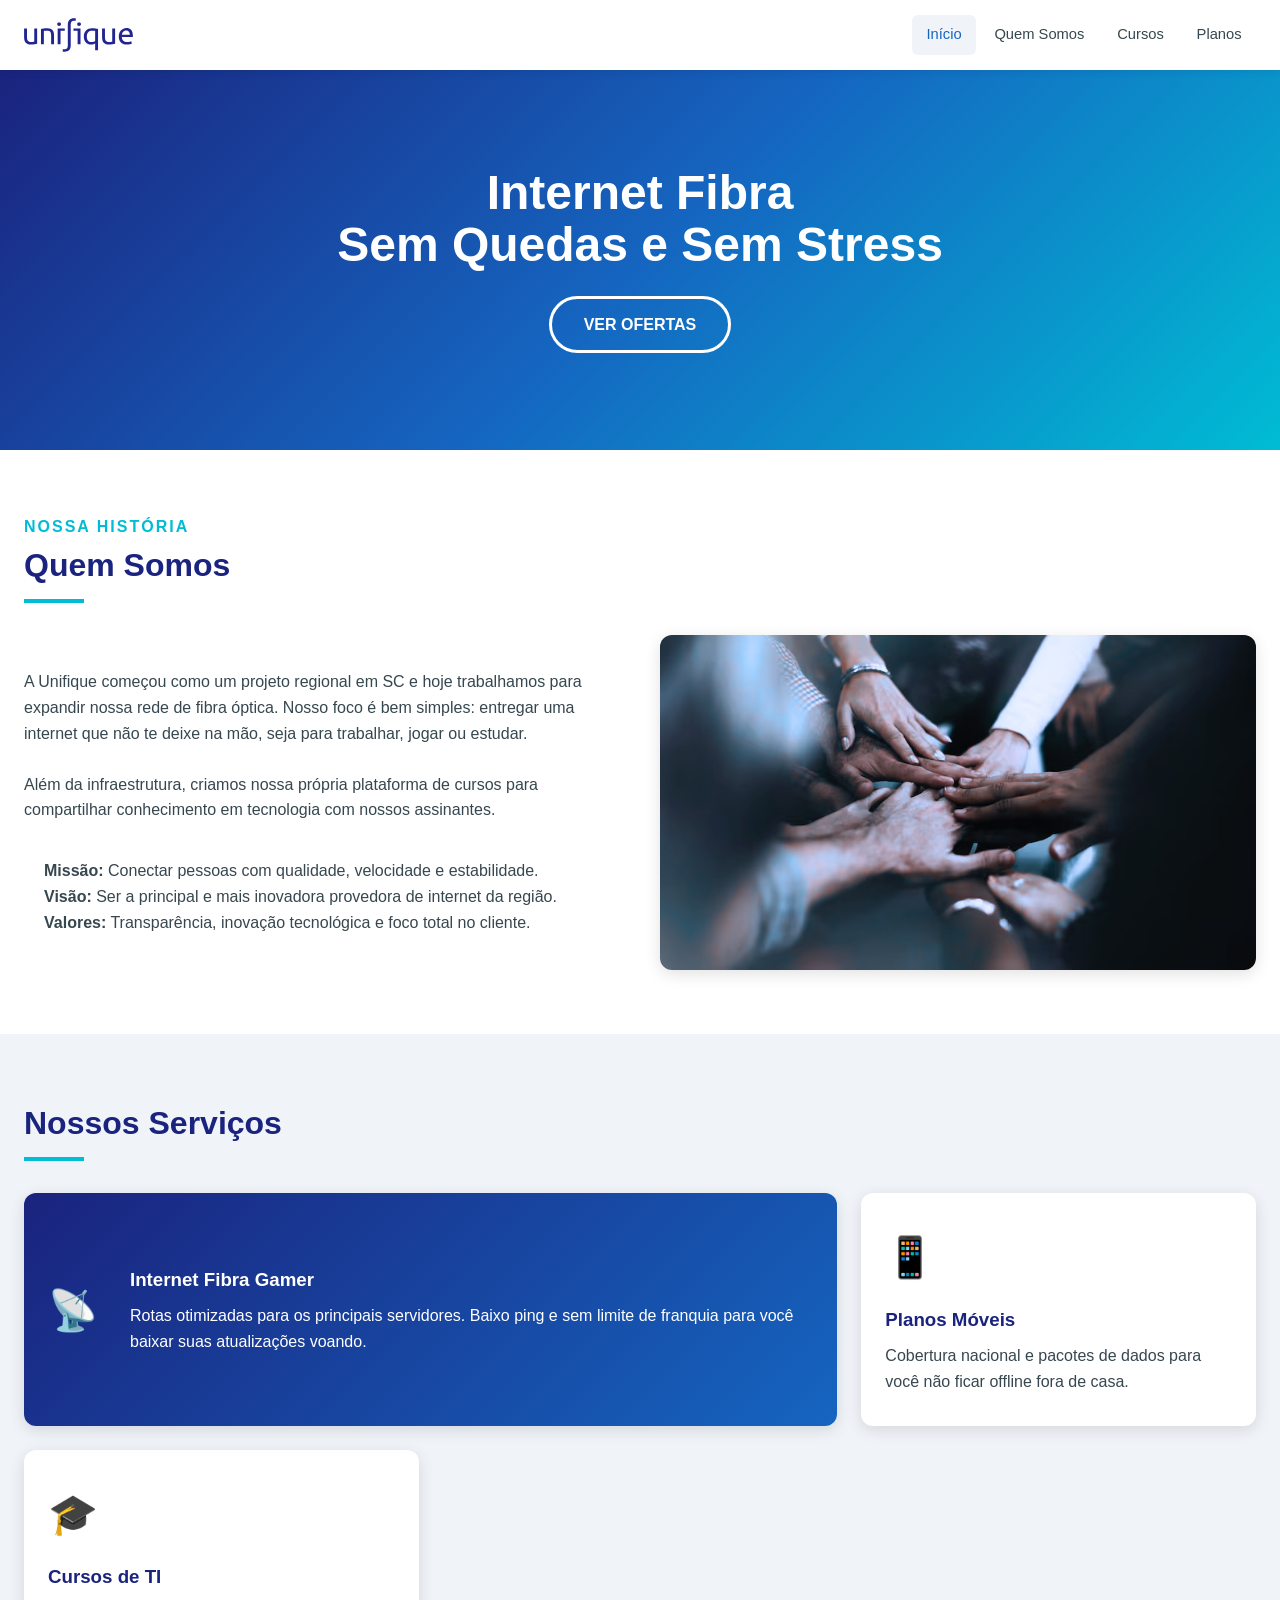
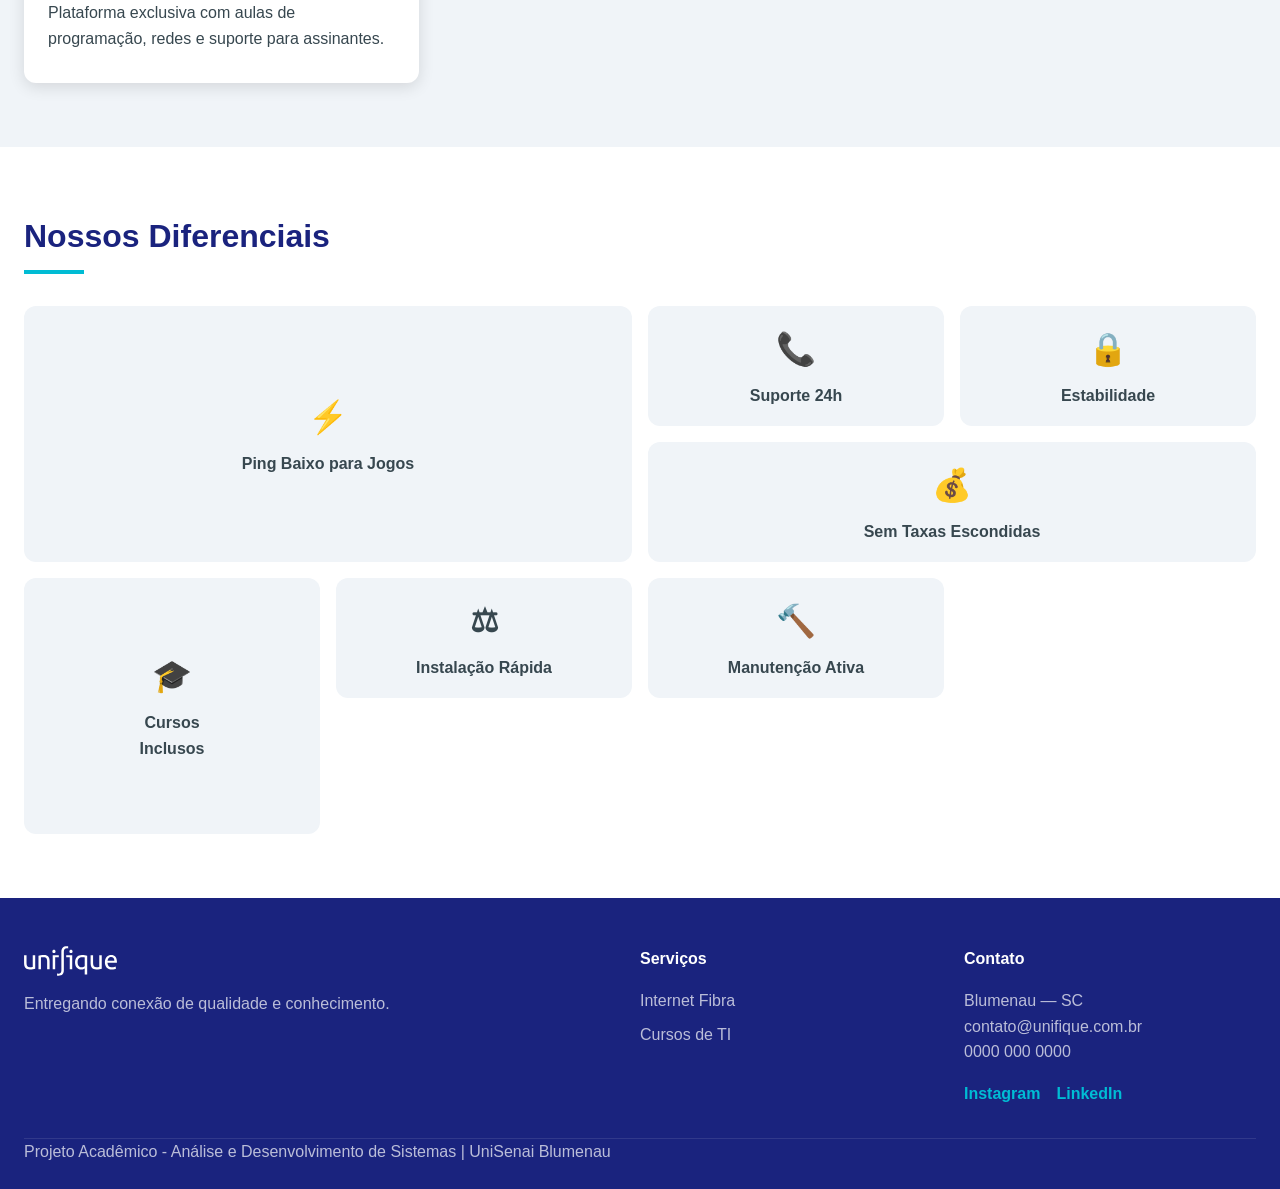
==== commit fd1799d1: "adicionando email no rodapé e aplicando indentação" ====
--- a/index.html
+++ b/index.html
@@ -1,159 +1,168 @@
 <!DOCTYPE html>
 <html lang="pt-BR">
+
 <head>
   <meta charset="UTF-8" />
   <meta name="viewport" content="width=device-width, initial-scale=1.0" />
   <title>Unifique — Internet Fibra</title>
   <link rel="stylesheet" href="style.css" />
 </head>
+
 <body>
 
-<div class="site-wrapper">
-  <header>
-    <div class="header-inner">
-      <a href="index.html" class="logo">
-        <img src="imagens/logo.svg" alt="Logo Unifique" class="logo-img">
-      </a>
-      <nav>
-        <ul class="nav-list">
-          <li><a href="index.html" class="ativo">Início</a></li>
-          <li><a href="#quem-somos">Quem Somos</a></li>
-          <li><a href="cursos.html">Cursos</a></li>
-          <li><a href="produto.html">Planos</a></li>
-        </ul>
-      </nav>
-    </div>
-  </header>
+  <div class="site-wrapper">
+    <header>
+      <div class="header-inner">
+        <a href="index.html" class="logo">
+          <img src="imagens/logo.svg" alt="Logo Unifique" class="logo-img">
+        </a>
+        <nav>
+          <ul class="nav-list">
+            <li><a href="index.html" class="ativo">Início</a></li>
+            <li><a href="#quem-somos">Quem Somos</a></li>
+            <li><a href="cursos.html">Cursos</a></li>
+            <li><a href="produto.html">Planos</a></li>
+          </ul>
+        </nav>
+      </div>
+    </header>
 
-  <main>
-    <section class="hero">
-      <div class="hero-content">
-        <h1>Internet Fibra<br>Sem Quedas e Sem Stress</h1>
-        <a href="produto.html" class="btn-hero">VER OFERTAS</a>
-      </div>
-    </section>
+    <main>
+      <section class="hero">
+        <div class="hero-content">
+          <h1>Internet Fibra<br>Sem Quedas e Sem Stress</h1>
+          <a href="produto.html" class="btn-hero">VER OFERTAS</a>
+        </div>
+      </section>
 
-    <section class="quem-somos" id="quem-somos">
-      <div class="section-container">
-        <p class="section-subtitle">Nossa história</p>
-        <h2 class="section-title">Quem Somos</h2>
-        <div class="section-divider"></div>
+      <section class="quem-somos" id="quem-somos">
+        <div class="section-container">
+          <p class="section-subtitle">Nossa história</p>
+          <h2 class="section-title">Quem Somos</h2>
+          <div class="section-divider"></div>
 
-        <div class="quem-somos-grid">
-          <div class="quem-texto">
-            <p>A Unifique começou como um projeto regional em SC e hoje trabalhamos para expandir nossa rede de fibra óptica. Nosso foco é bem simples: entregar uma internet que não te deixe na mão, seja para trabalhar, jogar ou estudar.</p>
-            <br>
-            <p>Além da infraestrutura, criamos nossa própria plataforma de cursos para compartilhar conhecimento em tecnologia com nossos assinantes.</p>
-            <br>
-            <ul style="margin-left: 20px; padding-top: 10px;">
-              <li><strong>Missão:</strong> Conectar pessoas com qualidade, velocidade e estabilidade.</li>
-              <li><strong>Visão:</strong> Ser a principal e mais inovadora provedora de internet da região.</li>
-              <li><strong>Valores:</strong> Transparência, inovação tecnológica e foco total no cliente.</li>
-            </ul>
+          <div class="quem-somos-grid">
+            <div class="quem-texto">
+              <p>A Unifique começou como um projeto regional em SC e hoje trabalhamos para expandir nossa rede de fibra
+                óptica. Nosso foco é bem simples: entregar uma internet que não te deixe na mão, seja para trabalhar,
+                jogar ou estudar.</p>
+              <br>
+              <p>Além da infraestrutura, criamos nossa própria plataforma de cursos para compartilhar conhecimento em
+                tecnologia com nossos assinantes.</p>
+              <br>
+              <ul style="margin-left: 20px; padding-top: 10px;">
+                <li><strong>Missão:</strong> Conectar pessoas com qualidade, velocidade e estabilidade.</li>
+                <li><strong>Visão:</strong> Ser a principal e mais inovadora provedora de internet da região.</li>
+                <li><strong>Valores:</strong> Transparência, inovação tecnológica e foco total no cliente.</li>
+              </ul>
+            </div>
+            <div class="quem-imagem">
+              <img src="imagens/quem somos.png" alt="Quem somos">
+            </div>
           </div>
-          <div class="quem-imagem">
-            <img src="imagens/quem somos.png" alt="Quem somos">
+        </div>
+      </section>
+
+      <section class="servicos" id="servicos">
+        <div class="section-container">
+          <h2 class="section-title">Nossos Serviços</h2>
+          <div class="section-divider"></div>
+
+          <div class="servicos-grid">
+            <article class="servico-card premium">
+              <div class="servico-icone">&#128225;</div>
+              <div>
+                <h3>Internet Fibra Gamer</h3>
+                <p>Rotas otimizadas para os principais servidores. Baixo ping e sem limite de franquia para você baixar
+                  suas atualizações voando.</p>
+              </div>
+            </article>
+
+            <article class="servico-card">
+              <div class="servico-icone">&#128241;</div>
+              <h3>Planos Móveis</h3>
+              <p>Cobertura nacional e pacotes de dados para você não ficar offline fora de casa.</p>
+            </article>
+
+            <article class="servico-card">
+              <div class="servico-icone">&#127891;</div>
+              <h3>Cursos de TI</h3>
+              <p>Plataforma exclusiva com aulas de programação, redes e suporte para assinantes.</p>
+            </article>
+          </div>
+        </div>
+      </section>
+
+      <section class="diferenciais" id="diferenciais">
+        <div class="section-container">
+          <h2 class="section-title">Nossos Diferenciais</h2>
+          <div class="section-divider"></div>
+
+          <div class="diferenciais-grid">
+            <div class="diferencial-item grande">
+              <div class="icon">&#9889;</div>
+              <span>Ping Baixo para Jogos</span>
+            </div>
+            <div class="diferencial-item">
+              <div class="icon">&#128222;</div>
+              <span>Suporte 24h</span>
+            </div>
+            <div class="diferencial-item largo">
+              <div class="icon">&#128176;</div>
+              <span>Sem Taxas Escondidas</span>
+            </div>
+            <div class="diferencial-item">
+              <div class="icon">&#128274;</div>
+              <span>Estabilidade</span>
+            </div>
+            <div class="diferencial-item alto">
+              <div class="icon">&#127891;</div>
+              <span>Cursos<br>Inclusos</span>
+            </div>
+            <div class="diferencial-item">
+              <div class="icon">&#9878;</div>
+              <span>Instalação Rápida</span>
+            </div>
+            <div class="diferencial-item">
+              <div class="icon">&#128296;</div>
+              <span>Manutenção Ativa</span>
+            </div>
+          </div>
+        </div>
+      </section>
+    </main>
+
+    <footer>
+      <div class="footer-grid">
+        <div class="footer-col">
+          <img src="imagens/logo.svg" alt="Unifique"
+            style="height: 30px; margin-bottom: 15px; filter: brightness(0) invert(1);">
+          <p>Entregando conexão de qualidade e conhecimento.</p>
+        </div>
+        <div class="footer-col">
+          <h4>Serviços</h4>
+          <ul>
+            <li><a href="produto.html">Internet Fibra</a></li>
+            <li><a href="cursos.html">Cursos de TI</a></li>
+          </ul>
+        </div>
+        <div class="footer-col">
+          <h4>Contato</h4>
+          <p>Blumenau — SC</p>
+          <p>contato@unifique.com.br</p>
+          <p>0000 000 0000</p>
+          <div class="redes-sociais">
+            <a href="#">Instagram</a>
+            <a href="#">LinkedIn</a>
           </div>
         </div>
       </div>
-    </section>
-
-    <section class="servicos" id="servicos">
-      <div class="section-container">
-        <h2 class="section-title">Nossos Serviços</h2>
-        <div class="section-divider"></div>
-
-        <div class="servicos-grid">
-          <article class="servico-card premium">
-            <div class="servico-icone">&#128225;</div>
-            <div>
-              <h3>Internet Fibra Gamer</h3>
-              <p>Rotas otimizadas para os principais servidores. Baixo ping e sem limite de franquia para você baixar suas atualizações voando.</p>
-            </div>
-          </article>
-
-          <article class="servico-card">
-            <div class="servico-icone">&#128241;</div>
-            <h3>Planos Móveis</h3>
-            <p>Cobertura nacional e pacotes de dados para você não ficar offline fora de casa.</p>
-          </article>
-
-          <article class="servico-card">
-            <div class="servico-icone">&#127891;</div>
-            <h3>Cursos de TI</h3>
-            <p>Plataforma exclusiva com aulas de programação, redes e suporte para assinantes.</p>
-          </article>
-        </div>
+      <div class="footer-bottom">
+        <p>Projeto Acadêmico - Análise e Desenvolvimento de Sistemas | UniSenai Blumenau</p>
       </div>
-    </section>
-
-    <section class="diferenciais" id="diferenciais">
-      <div class="section-container">
-        <h2 class="section-title">Nossos Diferenciais</h2>
-        <div class="section-divider"></div>
-
-        <div class="diferenciais-grid">
-          <div class="diferencial-item grande">
-            <div class="icon">&#9889;</div>
-            <span>Ping Baixo para Jogos</span>
-          </div>
-          <div class="diferencial-item">
-            <div class="icon">&#128222;</div>
-            <span>Suporte 24h</span>
-          </div>
-          <div class="diferencial-item largo">
-            <div class="icon">&#128176;</div>
-            <span>Sem Taxas Escondidas</span>
-          </div>
-          <div class="diferencial-item">
-            <div class="icon">&#128274;</div>
-            <span>Estabilidade</span>
-          </div>
-          <div class="diferencial-item alto">
-            <div class="icon">&#127891;</div>
-            <span>Cursos<br>Inclusos</span>
-          </div>
-          <div class="diferencial-item">
-            <div class="icon">&#9878;</div>
-            <span>Instalação Rápida</span>
-          </div>
-          <div class="diferencial-item">
-            <div class="icon">&#128296;</div>
-            <span>Manutenção Ativa</span>
-          </div>
-        </div>
-      </div>
-    </section>
-  </main>
-
-  <footer>
-    <div class="footer-grid">
-      <div class="footer-col">
-        <img src="imagens/logo.svg" alt="Unifique" style="height: 30px; margin-bottom: 15px; filter: brightness(0) invert(1);">
-        <p>Entregando conexão de qualidade e conhecimento.</p>
-      </div>
-      <div class="footer-col">
-        <h4>Serviços</h4>
-        <ul>
-          <li><a href="produto.html">Internet Fibra</a></li>
-          <li><a href="cursos.html">Cursos de TI</a></li>
-        </ul>
-      </div>
-      <div class="footer-col">
-        <h4>Contato</h4>
-        <p>Blumenau — SC</p>
-        <p>0000 000 0000</p>
-        <div class="redes-sociais">
-          <a href="#">Instagram</a>
-          <a href="#">LinkedIn</a>
-        </div>
-      </div>
-    </div>
-    <div class="footer-bottom">
-      <p>Projeto Acadêmico - Análise e Desenvolvimento de Sistemas | UniSenai Blumenau</p>
-    </div>
-  </footer>
-</div>
+    </footer>
+  </div>
 
 </body>
+
 </html>
